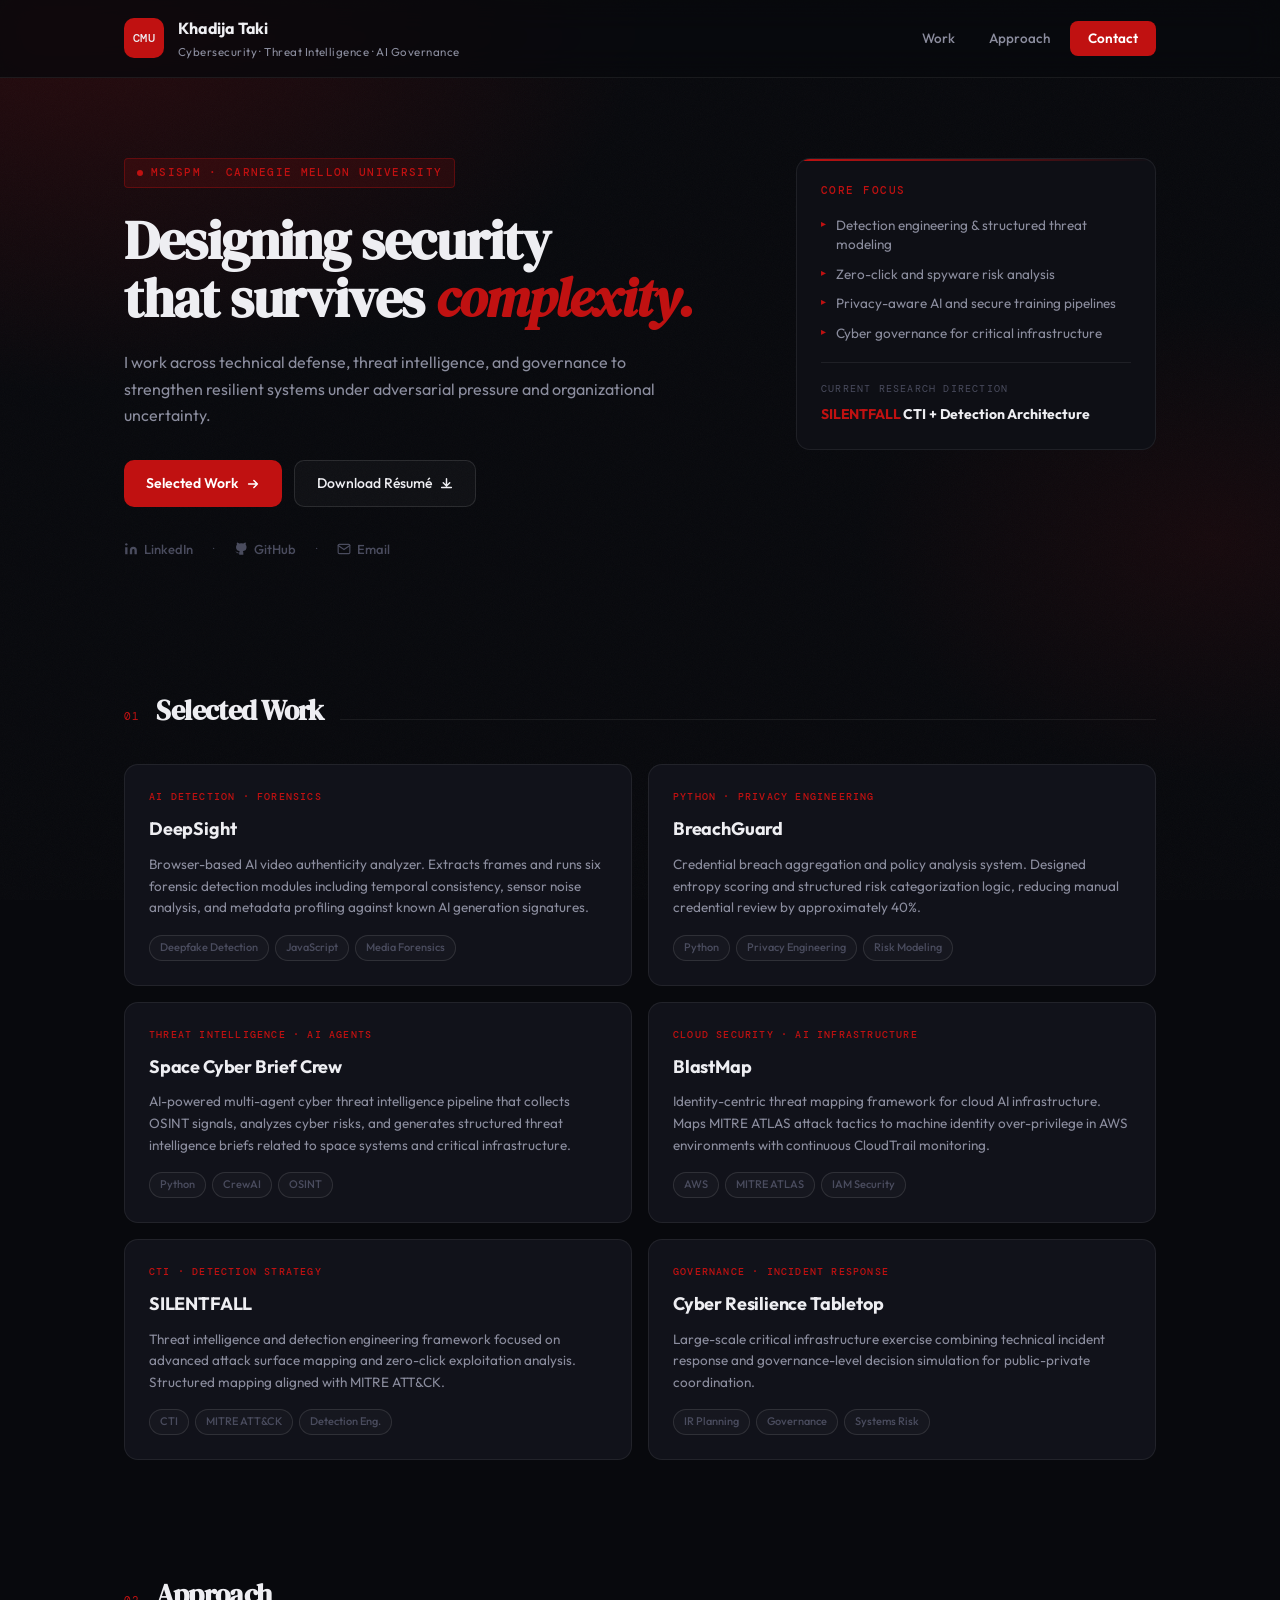
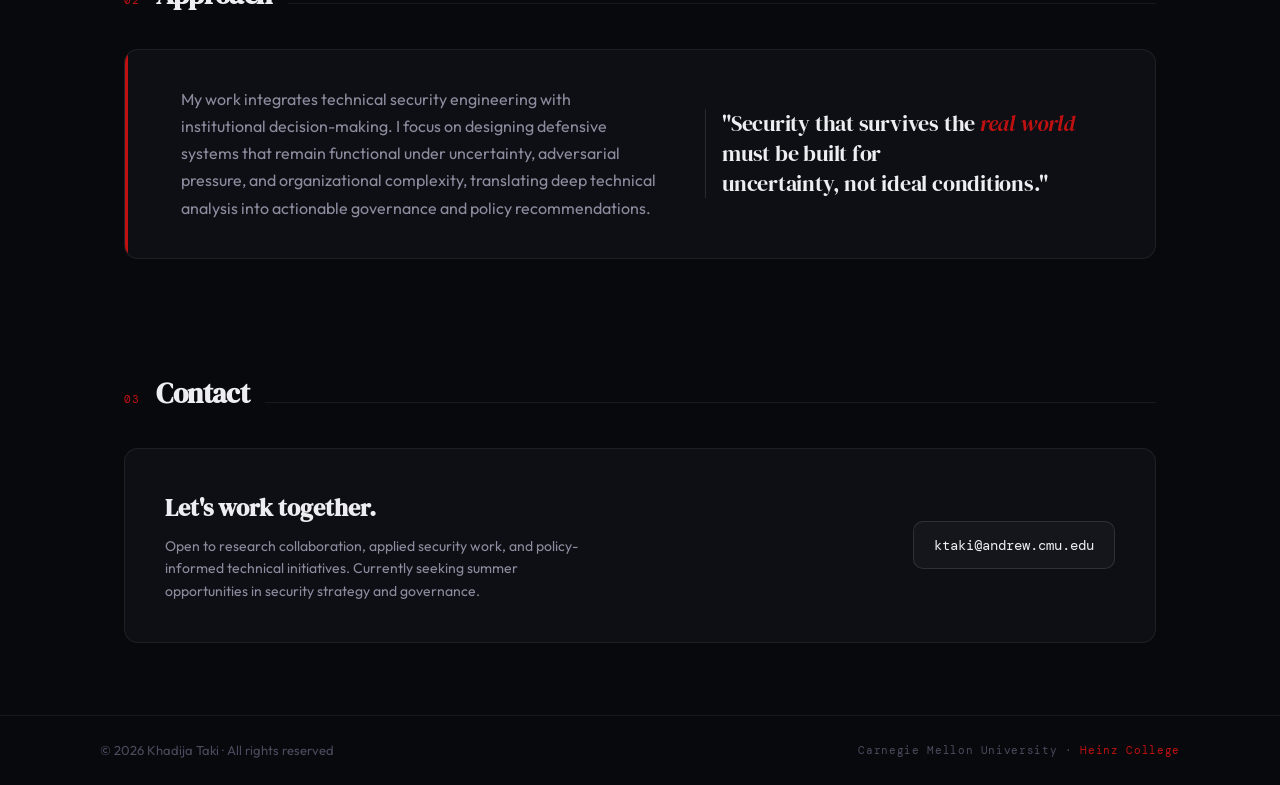
==== index.html @ 77325f5b "Update index.html" ====
<!doctype html>
<html lang="en">
<head>
  <meta charset="utf-8" />
  <meta name="viewport" content="width=device-width, initial-scale=1" />
  <title>Khadija Taki | Cybersecurity & Governance</title>
  <meta name="description" content="Cybersecurity, threat intelligence, AI governance, and resilient systems." />
  <link rel="preconnect" href="https://fonts.googleapis.com">
  <link rel="preconnect" href="https://fonts.gstatic.com" crossorigin>
  <link href="https://fonts.googleapis.com/css2?family=DM+Serif+Display:ital@0;1&family=DM+Mono:wght@400;500&family=Outfit:wght@300;400;500;600;700&display=swap" rel="stylesheet">
  <style>
    /* ─── Design Tokens ─────────────────────────────────────────── */
    :root {
      --bg:       #08090d;
      --surface:  #0e0f15;
      --card:     #11121a;
      --card2:    #13141e;
      --border:   rgba(255,255,255,.07);
      --border2:  rgba(255,255,255,.11);
      --text:     #eeeef2;
      --muted:    #8b8d9e;
      --faint:    #4a4c5e;
      --red:      #c01111;
      --red-dim:  rgba(192,17,17,.14);
      --red-glow: rgba(192,17,17,.28);
      --r:        14px;
    }

    /* ─── Reset ─────────────────────────────────────────────────── */
    *, *::before, *::after { box-sizing: border-box; margin: 0; padding: 0; }
    html { scroll-behavior: smooth; }
    body {
      font-family: 'Outfit', sans-serif;
      font-weight: 400;
      background: var(--bg);
      color: var(--text);
      line-height: 1.6;
      overflow-x: hidden;
    }
    a { color: inherit; text-decoration: none; }
    ul { list-style: none; }

    /* ─── Background Atmosphere ──────────────────────────────────── */
    body::before {
      content: '';
      position: fixed; inset: 0; z-index: -1;
      background:
        radial-gradient(ellipse 900px 600px at 5% 0%,  rgba(192,17,17,.18) 0%, transparent 65%),
        radial-gradient(ellipse 600px 400px at 95% 60%, rgba(192,17,17,.08) 0%, transparent 60%),
        var(--bg);
    }

    /* ─── Noise grain overlay ────────────────────────────────────── */
    body::after {
      content: '';
      position: fixed; inset: 0; z-index: -1; opacity: .03;
      background-image: url("data:image/svg+xml,%3Csvg viewBox='0 0 200 200' xmlns='http://www.w3.org/2000/svg'%3E%3Cfilter id='n'%3E%3CfeTurbulence type='fractalNoise' baseFrequency='.9' numOctaves='4' stitchTiles='stitch'/%3E%3C/filter%3E%3Crect width='100%25' height='100%25' filter='url(%23n)'/%3E%3C/svg%3E");
      background-size: 160px 160px;
      pointer-events: none;
    }

    /* ─── Utility ────────────────────────────────────────────────── */
    .wrap { max-width: 1080px; margin: 0 auto; padding: 0 24px; }
    .mono { font-family: 'DM Mono', monospace; }
    .serif { font-family: 'DM Serif Display', serif; }

    /* ─── Header ─────────────────────────────────────────────────── */
    header {
      position: sticky; top: 0; z-index: 100;
      border-bottom: 1px solid var(--border);
      background: rgba(8,9,13,.82);
      backdrop-filter: blur(16px) saturate(160%);
    }
    .header-inner {
      display: flex; align-items: center; justify-content: space-between;
      padding: 16px 24px; max-width: 1080px; margin: 0 auto;
    }

    /* brand */
    .brand { display: flex; align-items: center; gap: 14px; }
    .mark {
      width: 40px; height: 40px; border-radius: 10px;
      background: var(--red);
      display: grid; place-items: center;
      font-family: 'DM Mono', monospace;
      font-weight: 500; font-size: 12px;
      letter-spacing: .02em;
      flex-shrink: 0;
    }
    .brand-name {
      font-weight: 700; font-size: 16px; letter-spacing: -.01em;
    }
    .brand-tag {
      font-size: 11.5px; color: var(--muted);
      letter-spacing: .04em; margin-top: 1px;
    }

    /* nav */
    nav { display: flex; align-items: center; gap: 6px; }
    nav a {
      font-size: 13.5px; font-weight: 500; color: var(--muted);
      padding: 7px 14px; border-radius: 8px;
      transition: color .18s, background .18s;
    }
    nav a:hover { color: var(--text); background: rgba(255,255,255,.05); }
    nav .nav-cta {
      background: var(--red); color: white;
      padding: 7px 18px; border-radius: 8px;
      font-weight: 600; font-size: 13.5px;
      transition: opacity .18s;
    }
    nav .nav-cta:hover { opacity: .85; background: var(--red); color: white; }

    /* ─── Hero ───────────────────────────────────────────────────── */
    .hero { padding: 80px 0 72px; }
    .hero-grid {
      display: grid;
      grid-template-columns: 1fr 360px;
      gap: 48px;
      align-items: start;
    }

    /* eyebrow */
    .eyebrow {
      display: inline-flex; align-items: center; gap: 8px;
      font-family: 'DM Mono', monospace;
      font-size: 11px; font-weight: 500;
      color: var(--red); letter-spacing: .12em; text-transform: uppercase;
      border: 1px solid rgba(192,17,17,.35);
      background: var(--red-dim);
      padding: 5px 12px; border-radius: 4px;
      margin-bottom: 24px;
    }
    .eyebrow::before {
      content: '';
      width: 6px; height: 6px; border-radius: 50%;
      background: var(--red);
      animation: pulse 2s ease-in-out infinite;
    }
    @keyframes pulse {
      0%,100% { opacity: 1; transform: scale(1); }
      50% { opacity: .4; transform: scale(.75); }
    }

    /* headline */
    .hero h1 {
      font-family: 'DM Serif Display', serif;
      font-size: clamp(36px, 5vw, 54px);
      line-height: 1.07; letter-spacing: -.02em;
      margin-bottom: 22px;
      color: var(--text);
    }
    .hero h1 em {
      font-style: italic; color: var(--red);
    }

    .hero-sub {
      font-size: 16px; color: var(--muted);
      line-height: 1.65; max-width: 52ch;
      margin-bottom: 32px;
    }

    /* CTAs */
    .cta-row { display: flex; gap: 12px; flex-wrap: wrap; margin-bottom: 32px; }
    .btn-solid {
      display: inline-flex; align-items: center; gap: 8px;
      background: var(--red); color: white;
      font-weight: 600; font-size: 14px;
      padding: 11px 22px; border-radius: 10px;
      transition: opacity .18s, transform .18s;
    }
    .btn-solid:hover { opacity: .88; transform: translateY(-1px); }
    .btn-outline {
      display: inline-flex; align-items: center; gap: 8px;
      border: 1px solid var(--border2); color: var(--text);
      font-weight: 500; font-size: 14px;
      padding: 11px 22px; border-radius: 10px;
      background: rgba(255,255,255,.03);
      transition: background .18s, border-color .18s, transform .18s;
    }
    .btn-outline:hover {
      background: rgba(255,255,255,.07);
      border-color: rgba(255,255,255,.18);
      transform: translateY(-1px);
    }

    /* social links */
    .social-links {
      display: flex; align-items: center; gap: 20px;
    }
    .social-links a {
      font-size: 13px; font-weight: 500; color: var(--faint);
      display: flex; align-items: center; gap: 6px;
      transition: color .18s;
    }
    .social-links a:hover { color: var(--text); }
    .social-links .sep { color: var(--faint); font-size: 10px; }

    /* right panel */
    .focus-panel {
      background: var(--surface);
      border: 1px solid var(--border);
      border-radius: var(--r);
      padding: 24px;
      position: relative;
      overflow: hidden;
    }
    .focus-panel::before {
      content: '';
      position: absolute; top: 0; left: 0; right: 0; height: 2px;
      background: linear-gradient(90deg, var(--red), transparent);
    }
    .panel-label {
      font-family: 'DM Mono', monospace;
      font-size: 10.5px; font-weight: 500;
      color: var(--red); letter-spacing: .14em; text-transform: uppercase;
      margin-bottom: 16px;
    }
    .focus-list { display: flex; flex-direction: column; gap: 10px; }
    .focus-item {
      display: flex; align-items: flex-start; gap: 10px;
      font-size: 13.5px; color: var(--muted); line-height: 1.45;
    }
    .focus-item::before {
      content: '▸'; color: var(--red); flex-shrink: 0;
      margin-top: 1px; font-size: 10px;
    }
    .panel-divider { height: 1px; background: var(--border); margin: 18px 0; }
    .research-label {
      font-family: 'DM Mono', monospace;
      font-size: 10px; color: var(--faint);
      text-transform: uppercase; letter-spacing: .12em;
      margin-bottom: 6px;
    }
    .research-title {
      font-weight: 700; font-size: 14px;
      color: var(--text); letter-spacing: -.01em;
    }
    .research-title span { color: var(--red); }

    /* ─── Section heading ────────────────────────────────────────── */
    .sec { padding: 56px 0; }
    .sec-head {
      display: flex; align-items: baseline; gap: 16px;
      margin-bottom: 32px;
    }
    .sec-head h2 {
      font-family: 'DM Serif Display', serif;
      font-size: 28px; letter-spacing: -.02em;
    }
    .sec-num {
      font-family: 'DM Mono', monospace;
      font-size: 11px; color: var(--red);
      letter-spacing: .1em;
    }
    .sec-line {
      flex: 1; height: 1px; background: var(--border);
    }

    /* ─── Project cards ──────────────────────────────────────────── */
    .projects-grid {
      display: grid;
      grid-template-columns: repeat(2, 1fr);
      gap: 16px;
    }
    .project-card {
      background: var(--card);
      border: 1px solid var(--border);
      border-radius: var(--r);
      padding: 24px;
      display: flex; flex-direction: column;
      transition: border-color .22s, transform .22s, box-shadow .22s;
      position: relative; overflow: hidden;
    }
    a.project-card { cursor: pointer; display: flex; }
    .project-card:hover {
      border-color: rgba(192,17,17,.4);
      transform: translateY(-3px);
      box-shadow: 0 12px 40px rgba(0,0,0,.4), 0 0 0 1px rgba(192,17,17,.12);
    }
    .project-card::after {
      content: '';
      position: absolute; bottom: 0; left: 0; right: 0; height: 1px;
      background: linear-gradient(90deg, transparent, var(--red), transparent);
      opacity: 0; transition: opacity .22s;
    }
    .project-card:hover::after { opacity: 1; }

    .card-tag {
      font-family: 'DM Mono', monospace;
      font-size: 10px; font-weight: 500;
      color: var(--red); letter-spacing: .12em; text-transform: uppercase;
      margin-bottom: 10px;
    }
    .project-card h3 {
      font-size: 18px; font-weight: 700;
      letter-spacing: -.01em; margin-bottom: 10px;
    }
    .project-card p {
      font-size: 13.5px; color: var(--muted);
      line-height: 1.6; flex: 1; margin-bottom: 16px;
    }
    .card-chips {
      display: flex; flex-wrap: wrap; gap: 6px;
    }
    .chip {
      font-size: 11px; font-weight: 500;
      padding: 3px 10px; border-radius: 999px;
      border: 1px solid var(--border2);
      color: var(--faint); background: rgba(255,255,255,.025);
    }

    /* ─── Approach ───────────────────────────────────────────────── */
    .approach-card {
      background: var(--surface);
      border: 1px solid var(--border);
      border-radius: var(--r);
      padding: 36px 40px;
      display: grid; grid-template-columns: 1.2fr 1fr;
      gap: 48px; align-items: center;
      position: relative; overflow: hidden;
    }
    .approach-card::before {
      content: '';
      position: absolute; left: 0; top: 0; bottom: 0; width: 3px;
      background: var(--red);
    }
    .approach-card p {
      font-size: 16px; color: var(--muted);
      line-height: 1.7; padding-left: 16px;
    }
    .approach-quote {
      font-family: 'DM Serif Display', serif;
      font-size: 22px; line-height: 1.35;
      color: var(--text); letter-spacing: -.01em;
      padding-left: 16px; border-left: 1px solid var(--border2);
    }
    .approach-quote em { color: var(--red); font-style: italic; }

    /* ─── Contact ────────────────────────────────────────────────── */
    .contact-card {
      background: var(--surface);
      border: 1px solid var(--border);
      border-radius: var(--r);
      padding: 40px;
      display: grid; grid-template-columns: 1fr auto;
      gap: 32px; align-items: center;
    }
    .contact-card h3 {
      font-family: 'DM Serif Display', serif;
      font-size: 24px; margin-bottom: 8px;
    }
    .contact-card p { font-size: 14px; color: var(--muted); max-width: 48ch; }
    .contact-email {
      font-family: 'DM Mono', monospace;
      font-size: 14px; color: var(--text);
      padding: 12px 20px; border-radius: 10px;
      border: 1px solid var(--border2);
      background: rgba(255,255,255,.03);
      white-space: nowrap;
      transition: border-color .18s, background .18s;
    }
    .contact-email:hover {
      border-color: rgba(192,17,17,.4);
      background: var(--red-dim);
    }

    /* ─── Footer ─────────────────────────────────────────────────── */
    footer {
      border-top: 1px solid var(--border);
      padding: 24px;
      margin-top: 16px;
    }
    .foot-inner {
      max-width: 1080px; margin: 0 auto;
      display: flex; justify-content: space-between; align-items: center;
    }
    .foot-left { font-size: 13px; color: var(--faint); }
    .foot-right {
      font-family: 'DM Mono', monospace;
      font-size: 11px; color: var(--faint);
      letter-spacing: .06em;
    }
    .foot-right span { color: var(--red); }

    /* ─── Animations ─────────────────────────────────────────────── */
    .fade-in {
      opacity: 0; transform: translateY(18px);
      animation: fadeUp .6s ease forwards;
    }
    .fade-in:nth-child(1) { animation-delay: .05s; }
    .fade-in:nth-child(2) { animation-delay: .15s; }
    .fade-in:nth-child(3) { animation-delay: .25s; }
    .fade-in:nth-child(4) { animation-delay: .35s; }
    .fade-in:nth-child(5) { animation-delay: .45s; }
    @keyframes fadeUp {
      to { opacity: 1; transform: translateY(0); }
    }
    .hero-left > * {
      opacity: 0; transform: translateY(16px);
      animation: fadeUp .55s ease forwards;
    }
    .hero-left > *:nth-child(1) { animation-delay: .1s; }
    .hero-left > *:nth-child(2) { animation-delay: .2s; }
    .hero-left > *:nth-child(3) { animation-delay: .3s; }
    .hero-left > *:nth-child(4) { animation-delay: .38s; }
    .hero-left > *:nth-child(5) { animation-delay: .46s; }
    .hero-right {
      opacity: 0; transform: translateY(12px);
      animation: fadeUp .6s ease .3s forwards;
    }

    /* ─── Responsive ─────────────────────────────────────────────── */
    @media (max-width: 860px) {
      .hero-grid { grid-template-columns: 1fr; }
      .hero-right { order: -1; }
      .projects-grid { grid-template-columns: 1fr; }
      .approach-card { grid-template-columns: 1fr; gap: 24px; }
      .contact-card { grid-template-columns: 1fr; }
      nav .nav-label { display: none; }
    }
  </style>
</head>

<body>

<!-- ── Header ──────────────────────────────────────────────────── -->
<header>
  <div class="header-inner">
    <div class="brand">
      <div class="mark">CMU</div>
      <div>
        <div class="brand-name">Khadija Taki</div>
        <div class="brand-tag">Cybersecurity · Threat Intelligence · AI Governance</div>
      </div>
    </div>
    <nav>
      <a href="#projects" class="nav-label">Work</a>
      <a href="#about" class="nav-label">Approach</a>
      <a href="#contact" class="nav-cta">Contact</a>
    </nav>
  </div>
</header>

<!-- ── Hero ────────────────────────────────────────────────────── -->
<section class="hero">
  <div class="wrap">
    <div class="hero-grid">

      <div class="hero-left">
        <div class="eyebrow">MSISPM · Carnegie Mellon University</div>

        <h1>Designing security<br>that survives <em>complexity.</em></h1>

        <p class="hero-sub">
          I work across technical defense, threat intelligence, and governance
          to strengthen resilient systems under adversarial pressure and
          organizational uncertainty.
        </p>

        <div class="cta-row">
          <a class="btn-solid" href="#projects">
            Selected Work
            <svg width="14" height="14" viewBox="0 0 16 16" fill="none"><path d="M3 8h10M9 4l4 4-4 4" stroke="currentColor" stroke-width="1.8" stroke-linecap="round" stroke-linejoin="round"/></svg>
          </a>
          <a class="btn-outline" href="resume.pdf" target="_blank">
            Download Résumé
            <svg width="13" height="13" viewBox="0 0 16 16" fill="none"><path d="M8 2v8M4 7l4 4 4-4M2 13h12" stroke="currentColor" stroke-width="1.8" stroke-linecap="round" stroke-linejoin="round"/></svg>
          </a>
        </div>

        <div class="social-links">
          <a href="https://www.linkedin.com/in/khadijatakicyber" target="_blank">
            <svg width="14" height="14" viewBox="0 0 24 24" fill="currentColor"><path d="M16 8a6 6 0 0 1 6 6v7h-4v-7a2 2 0 0 0-2-2 2 2 0 0 0-2 2v7h-4v-7a6 6 0 0 1 6-6zM2 9h4v12H2z"/><circle cx="4" cy="4" r="2"/></svg>
            LinkedIn
          </a>
          <span class="sep">·</span>
          <a href="https://github.com/ktaki8" target="_blank">
            <svg width="14" height="14" viewBox="0 0 24 24" fill="currentColor"><path d="M9 19c-5 1.5-5-2.5-7-3m14 6v-3.87a3.37 3.37 0 0 0-.94-2.61c3.14-.35 6.44-1.54 6.44-7A5.44 5.44 0 0 0 20 4.77 5.07 5.07 0 0 0 19.91 1S18.73.65 16 2.48a13.38 13.38 0 0 0-7 0C6.27.65 5.09 1 5.09 1A5.07 5.07 0 0 0 5 4.77a5.44 5.44 0 0 0-1.5 3.78c0 5.42 3.3 6.61 6.44 7A3.37 3.37 0 0 0 9 18.13V22"/></svg>
            GitHub
          </a>
          <span class="sep">·</span>
          <a href="mailto:ktaki@andrew.cmu.edu">
            <svg width="14" height="14" viewBox="0 0 24 24" fill="none" stroke="currentColor" stroke-width="2" stroke-linecap="round" stroke-linejoin="round"><path d="M4 4h16c1.1 0 2 .9 2 2v12c0 1.1-.9 2-2 2H4c-1.1 0-2-.9-2-2V6c0-1.1.9-2 2-2z"/><polyline points="22,6 12,13 2,6"/></svg>
            Email
          </a>
        </div>
      </div>

      <!-- right panel -->
      <div class="hero-right">
        <div class="focus-panel">
          <div class="panel-label">Core Focus</div>
          <ul class="focus-list">
            <li class="focus-item">Detection engineering & structured threat modeling</li>
            <li class="focus-item">Zero-click and spyware risk analysis</li>
            <li class="focus-item">Privacy-aware AI and secure training pipelines</li>
            <li class="focus-item">Cyber governance for critical infrastructure</li>
          </ul>
          <div class="panel-divider"></div>
          <div class="research-label">Current Research Direction</div>
          <div class="research-title"><span>SILENTFALL</span>  CTI + Detection Architecture</div>
        </div>
      </div>

    </div>
  </div>
</section>

<!-- ── Selected Work ────────────────────────────────────────────── -->
<section id="projects" class="sec">
  <div class="wrap">
    <div class="sec-head">
      <span class="sec-num">01</span>
      <h2>Selected Work</h2>
      <div class="sec-line"></div>
    </div>

    <div class="projects-grid">

      <a href="deepsight.html" class="project-card fade-in">
        <div class="card-tag">AI Detection · Forensics</div>
        <h3>DeepSight</h3>
        <p>Browser-based AI video authenticity analyzer. Extracts frames and runs six forensic detection modules including temporal consistency, sensor noise analysis, and metadata profiling against known AI generation signatures.</p>
        <div class="card-chips">
          <span class="chip">Deepfake Detection</span>
          <span class="chip">JavaScript</span>
          <span class="chip">Media Forensics</span>
        </div>
      </a>

      <a href="breachguard.html" class="project-card fade-in">
        <div class="card-tag">Python · Privacy Engineering</div>
        <h3>BreachGuard</h3>
        <p>Credential breach aggregation and policy analysis system. Designed entropy scoring and structured risk categorization logic, reducing manual credential review by approximately 40%.</p>
        <div class="card-chips">
          <span class="chip">Python</span>
          <span class="chip">Privacy Engineering</span>
          <span class="chip">Risk Modeling</span>
        </div>
      </a>
      <a href="https://github.com/ktaki8/space-cyber-brief-crew" class="project-card fade-in" target="_blank" rel="noreferrer">
  <div class="card-tag">Threat Intelligence · AI Agents</div>
  <h3>Space Cyber Brief Crew</h3>
  <p>AI-powered multi-agent cyber threat intelligence pipeline that collects OSINT signals, analyzes cyber risks, and generates structured threat intelligence briefs related to space systems and critical infrastructure.</p>
  <div class="card-chips">
    <span class="chip">Python</span>
    <span class="chip">CrewAI</span>
    <span class="chip">OSINT</span>
  </div>
</a>
      <a href="blastmap.html" class="project-card fade-in">
        <div class="card-tag">Cloud Security · AI Infrastructure</div>
        <h3>BlastMap</h3>
        <p>Identity-centric threat mapping framework for cloud AI infrastructure. Maps MITRE ATLAS attack tactics to machine identity over-privilege in AWS environments with continuous CloudTrail monitoring.</p>
        <div class="card-chips">
          <span class="chip">AWS</span>
          <span class="chip">MITRE ATLAS</span>
          <span class="chip">IAM Security</span>
        </div>
      </a>

      <a href="silentfall.html" class="project-card fade-in">
        <div class="card-tag">CTI · Detection Strategy</div>
        <h3>SILENTFALL</h3>
        <p>Threat intelligence and detection engineering framework focused on advanced attack surface mapping and zero-click exploitation analysis. Structured mapping aligned with MITRE ATT&CK.</p>
        <div class="card-chips">
          <span class="chip">CTI</span>
          <span class="chip">MITRE ATT&CK</span>
          <span class="chip">Detection Eng.</span>
        </div>
      </a>

      <a href="tabletop.html" class="project-card fade-in">
        <div class="card-tag">Governance · Incident Response</div>
        <h3>Cyber Resilience Tabletop</h3>
        <p>Large-scale critical infrastructure exercise combining technical incident response and governance-level decision simulation for public-private coordination.</p>
        <div class="card-chips">
          <span class="chip">IR Planning</span>
          <span class="chip">Governance</span>
          <span class="chip">Systems Risk</span>
        </div>
      </a>

    </div>
  </div>
</section>

<!-- ── Approach ─────────────────────────────────────────────────── -->
<section id="about" class="sec">
  <div class="wrap">
    <div class="sec-head">
      <span class="sec-num">02</span>
      <h2>Approach</h2>
      <div class="sec-line"></div>
    </div>

    <div class="approach-card">
      <p>
        My work integrates technical security engineering with institutional
        decision-making. I focus on designing defensive systems that remain
        functional under uncertainty, adversarial pressure, and organizational
        complexity, translating deep technical analysis into actionable
        governance and policy recommendations.
      </p>
      <div class="approach-quote">
        "Security that survives the <em>real world</em> must be built for<br>uncertainty, not ideal conditions."
      </div>
    </div>
  </div>
</section>

<!-- ── Contact ──────────────────────────────────────────────────── -->
<section id="contact" class="sec">
  <div class="wrap">
    <div class="sec-head">
      <span class="sec-num">03</span>
      <h2>Contact</h2>
      <div class="sec-line"></div>
    </div>

    <div class="contact-card">
      <div>
        <h3>Let's work together.</h3>
        <p>Open to research collaboration, applied security work, and policy-informed technical initiatives. Currently seeking summer opportunities in security strategy and governance.</p>
      </div>
      <a class="contact-email" href="mailto:ktaki@andrew.cmu.edu">ktaki@andrew.cmu.edu</a>
    </div>
  </div>
</section>

<!-- ── Footer ───────────────────────────────────────────────────── -->
<footer>
  <div class="foot-inner">
    <div class="foot-left">© 2026 Khadija Taki · All rights reserved</div>
    <div class="foot-right">Carnegie Mellon University · <span>Heinz College</span></div>
  </div>
</footer>

<script src="script.js"></script>
</body>
</html>
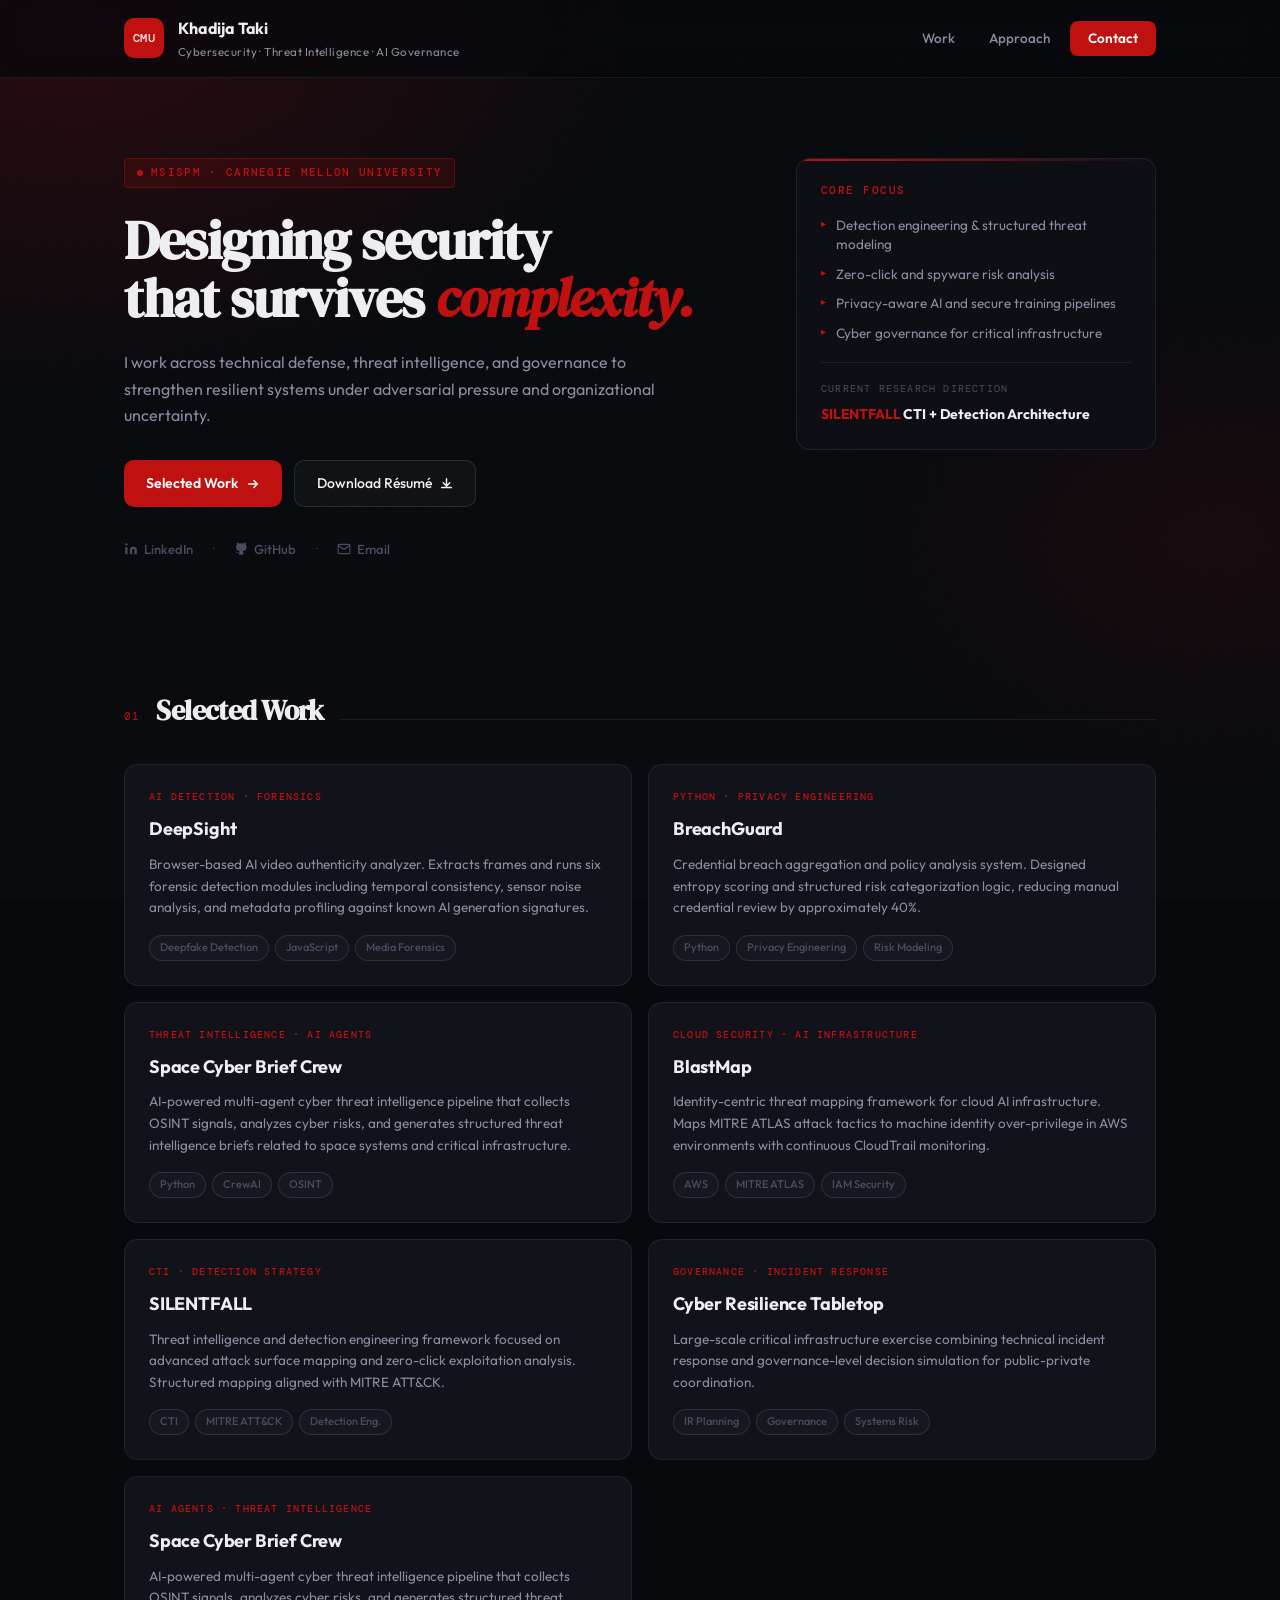
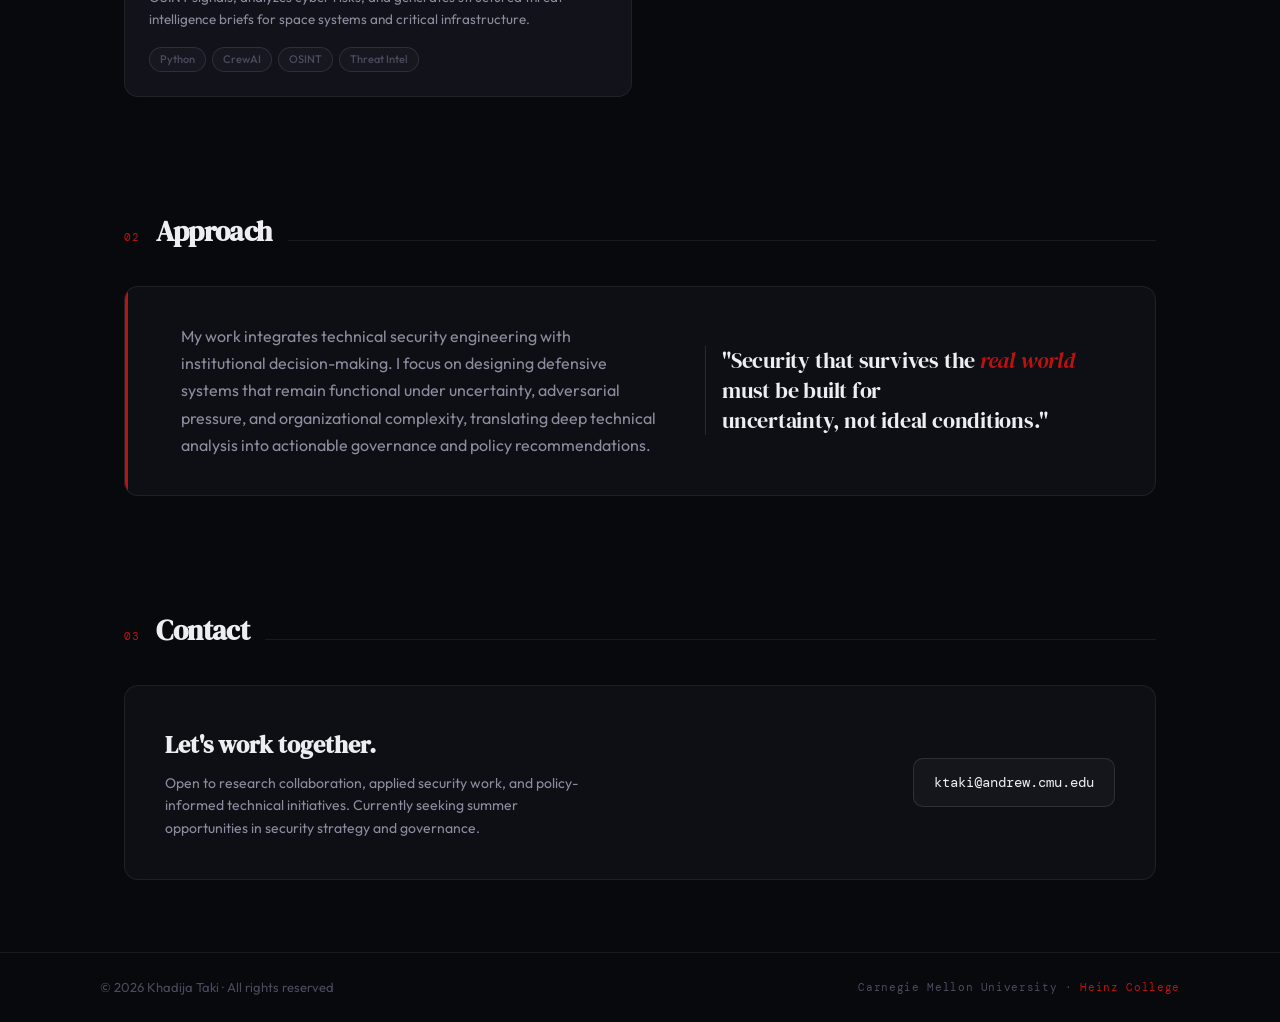
==== commit 3f43cc65: "Update index.html" ====
--- a/index.html
+++ b/index.html
@@ -539,16 +539,18 @@
           <span class="chip">Risk Modeling</span>
         </div>
       </a>
+
       <a href="https://github.com/ktaki8/space-cyber-brief-crew" class="project-card fade-in" target="_blank" rel="noreferrer">
-  <div class="card-tag">Threat Intelligence · AI Agents</div>
-  <h3>Space Cyber Brief Crew</h3>
-  <p>AI-powered multi-agent cyber threat intelligence pipeline that collects OSINT signals, analyzes cyber risks, and generates structured threat intelligence briefs related to space systems and critical infrastructure.</p>
-  <div class="card-chips">
-    <span class="chip">Python</span>
-    <span class="chip">CrewAI</span>
-    <span class="chip">OSINT</span>
-  </div>
-</a>
+        <div class="card-tag">Threat Intelligence · AI Agents</div>
+        <h3>Space Cyber Brief Crew</h3>
+        <p>AI-powered multi-agent cyber threat intelligence pipeline that collects OSINT signals, analyzes cyber risks, and generates structured threat intelligence briefs related to space systems and critical infrastructure.</p>
+        <div class="card-chips">
+            <span class="chip">Python</span>
+            <span class="chip">CrewAI</span>
+            <span class="chip">OSINT</span>
+          </div>
+      </a>
+      
       <a href="blastmap.html" class="project-card fade-in">
         <div class="card-tag">Cloud Security · AI Infrastructure</div>
         <h3>BlastMap</h3>
@@ -581,6 +583,24 @@
           <span class="chip">Systems Risk</span>
         </div>
       </a>
+      <a href="https://github.com/ktaki8/space-cyber-brief-crew" class="project-card fade-in" target="_blank" rel="noreferrer">
+  <div class="card-tag">AI Agents · Threat Intelligence</div>
+
+  <h3>Space Cyber Brief Crew</h3>
+
+  <p>
+  AI-powered multi-agent cyber threat intelligence pipeline that collects OSINT signals,
+  analyzes cyber risks, and generates structured threat intelligence briefs for space systems
+  and critical infrastructure.
+  </p>
+
+  <div class="card-chips">
+    <span class="chip">Python</span>
+    <span class="chip">CrewAI</span>
+    <span class="chip">OSINT</span>
+    <span class="chip">Threat Intel</span>
+  </div>
+</a>
 
     </div>
   </div>
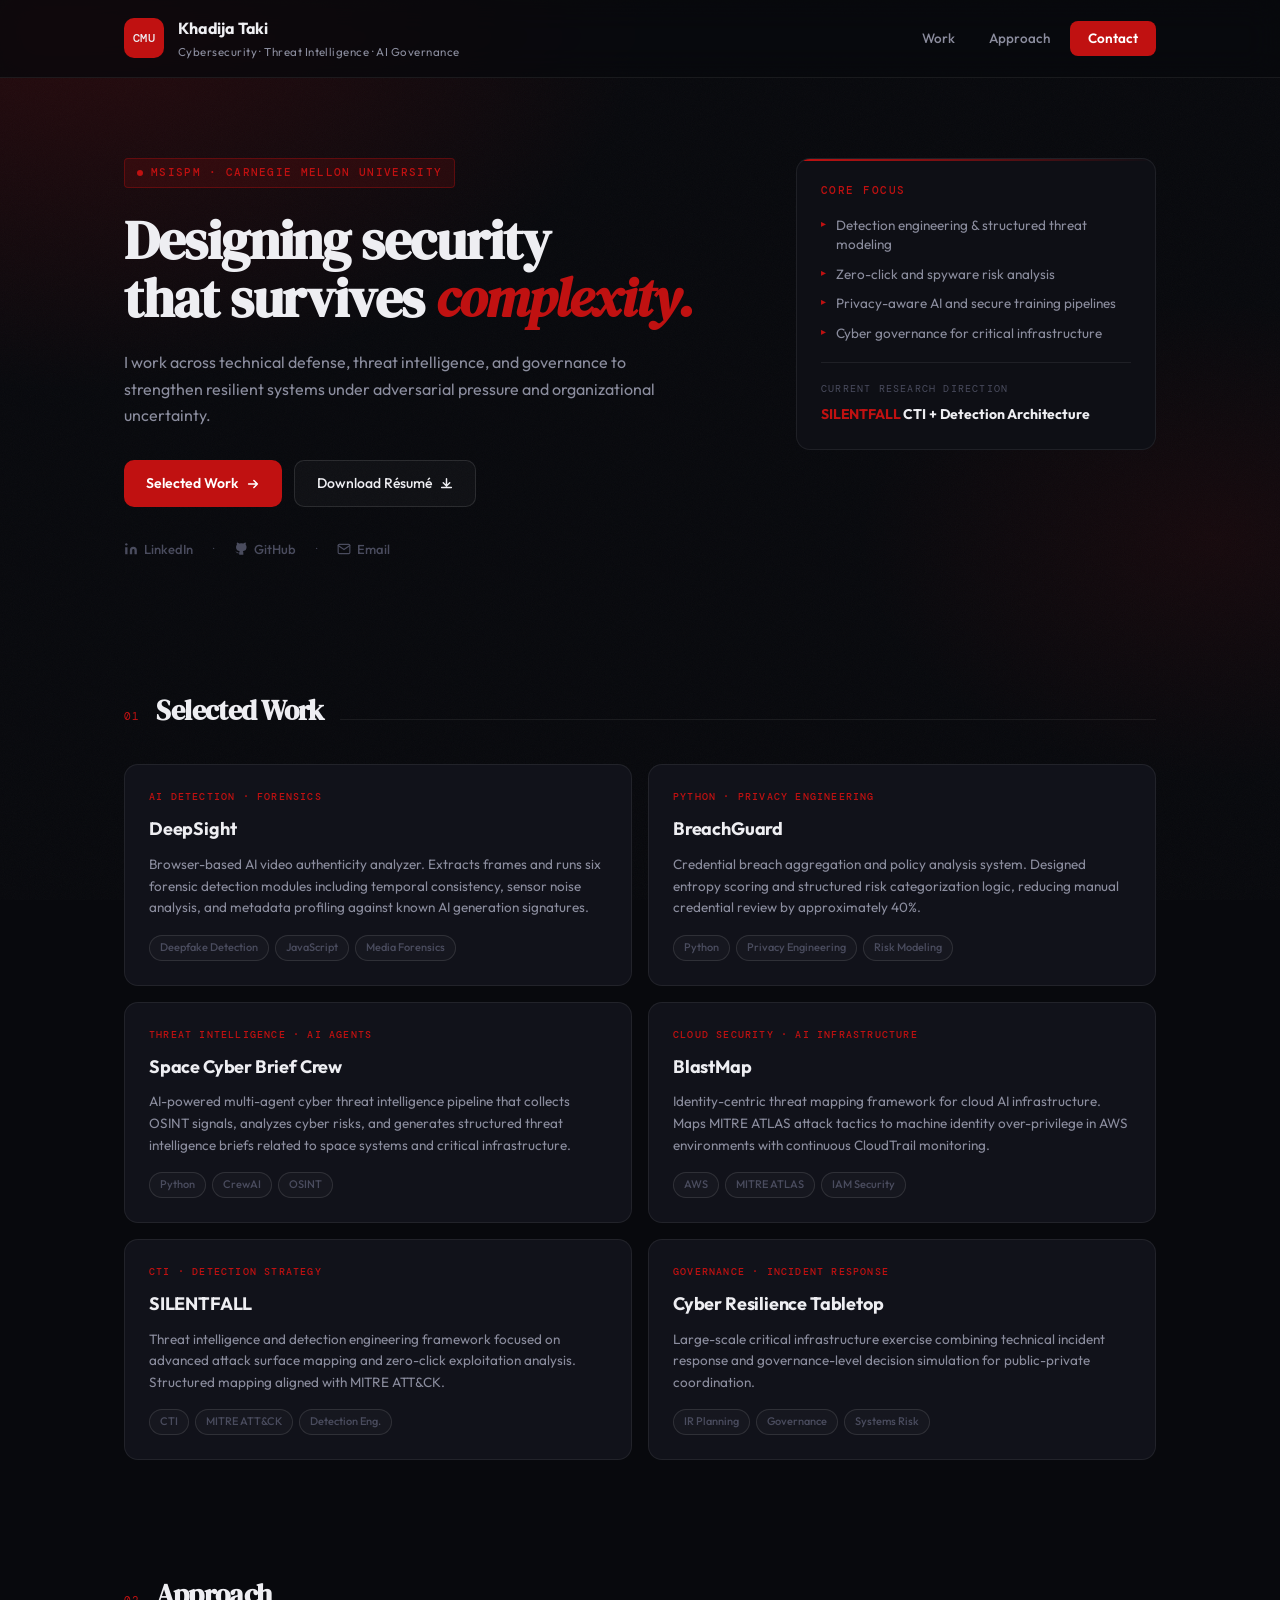
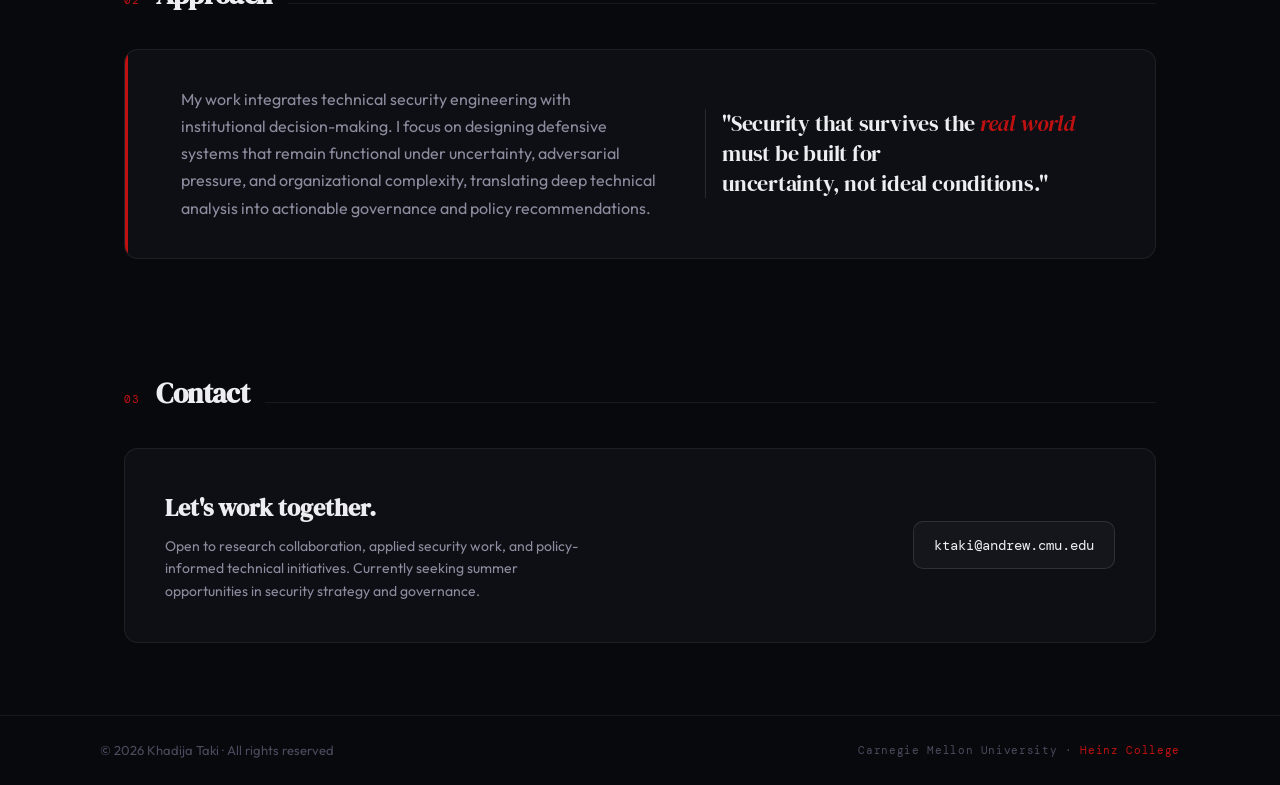
==== commit 03958f3b: "Update index.html" ====
--- a/index.html
+++ b/index.html
@@ -583,25 +583,7 @@
           <span class="chip">Systems Risk</span>
         </div>
       </a>
-      <a href="https://github.com/ktaki8/space-cyber-brief-crew" class="project-card fade-in" target="_blank" rel="noreferrer">
-  <div class="card-tag">AI Agents · Threat Intelligence</div>
-
-  <h3>Space Cyber Brief Crew</h3>
-
-  <p>
-  AI-powered multi-agent cyber threat intelligence pipeline that collects OSINT signals,
-  analyzes cyber risks, and generates structured threat intelligence briefs for space systems
-  and critical infrastructure.
-  </p>
-
-  <div class="card-chips">
-    <span class="chip">Python</span>
-    <span class="chip">CrewAI</span>
-    <span class="chip">OSINT</span>
-    <span class="chip">Threat Intel</span>
-  </div>
-</a>
-
+    
     </div>
   </div>
 </section>
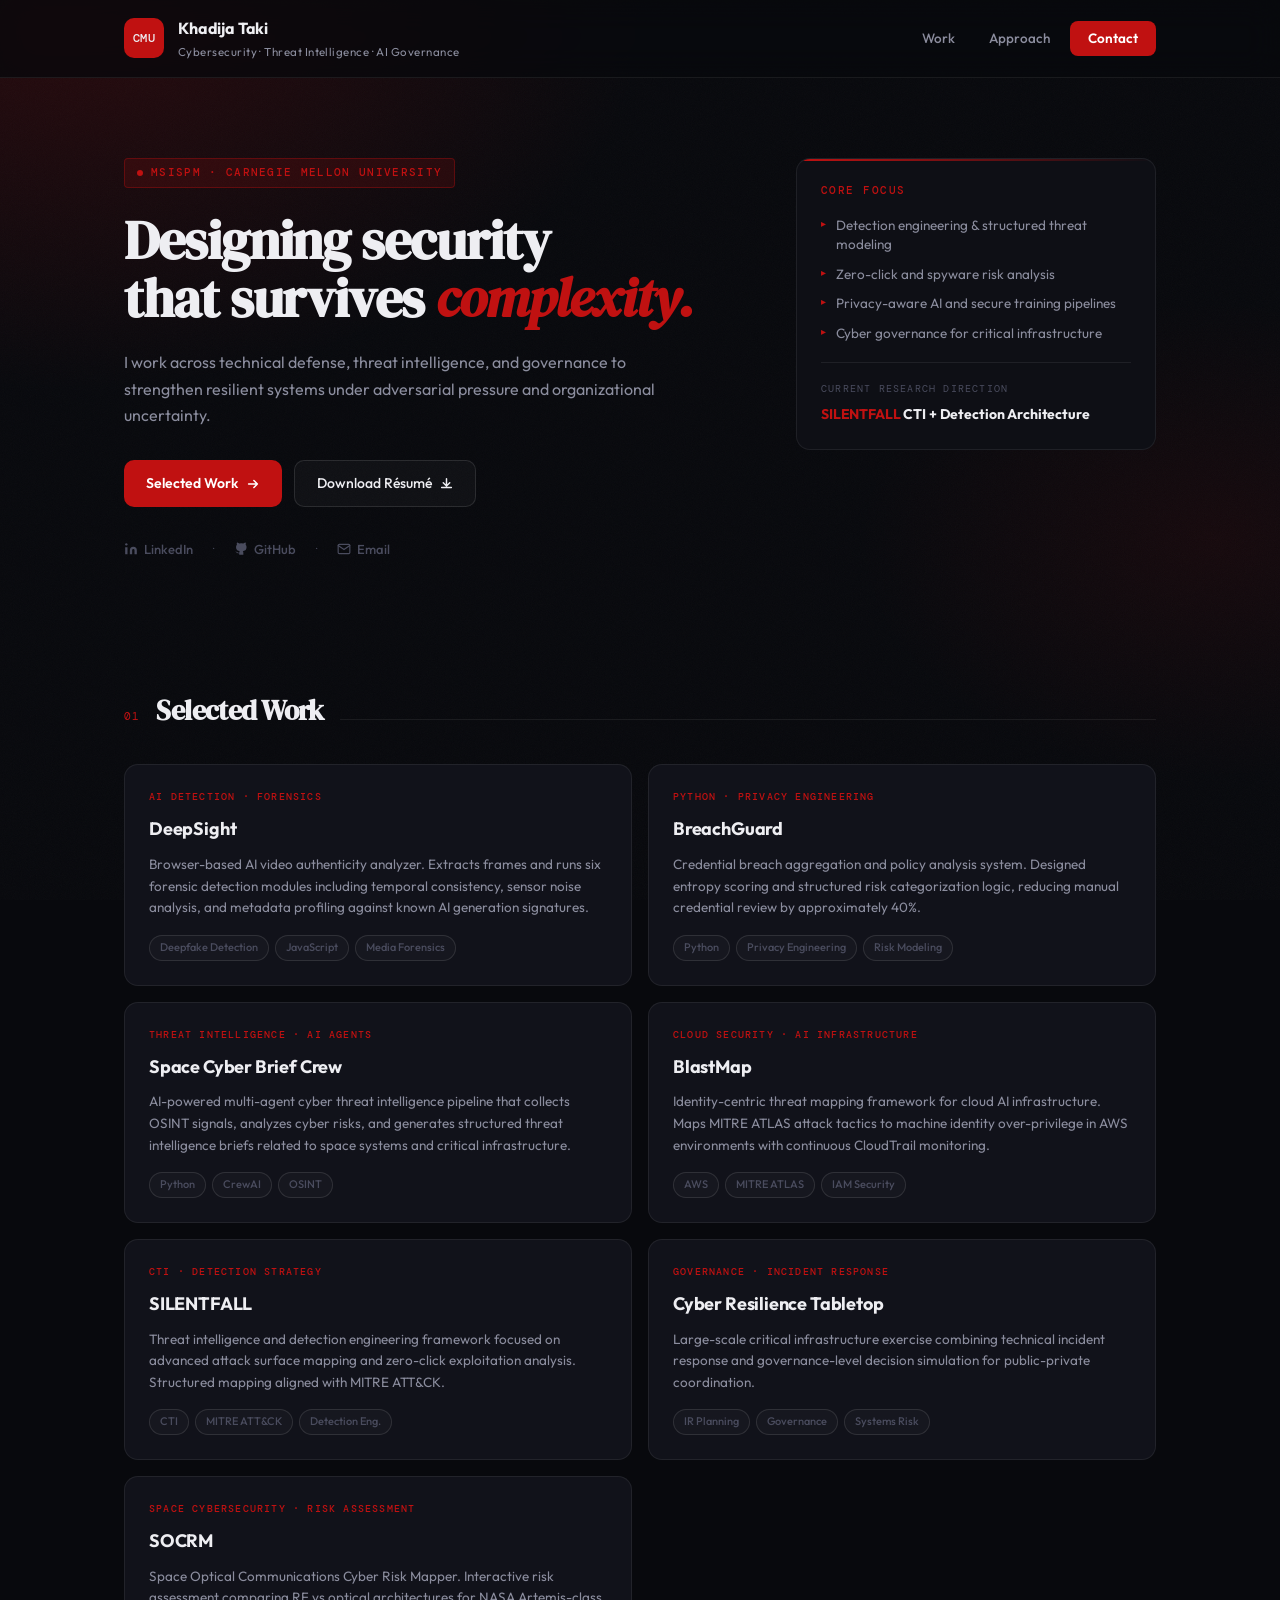
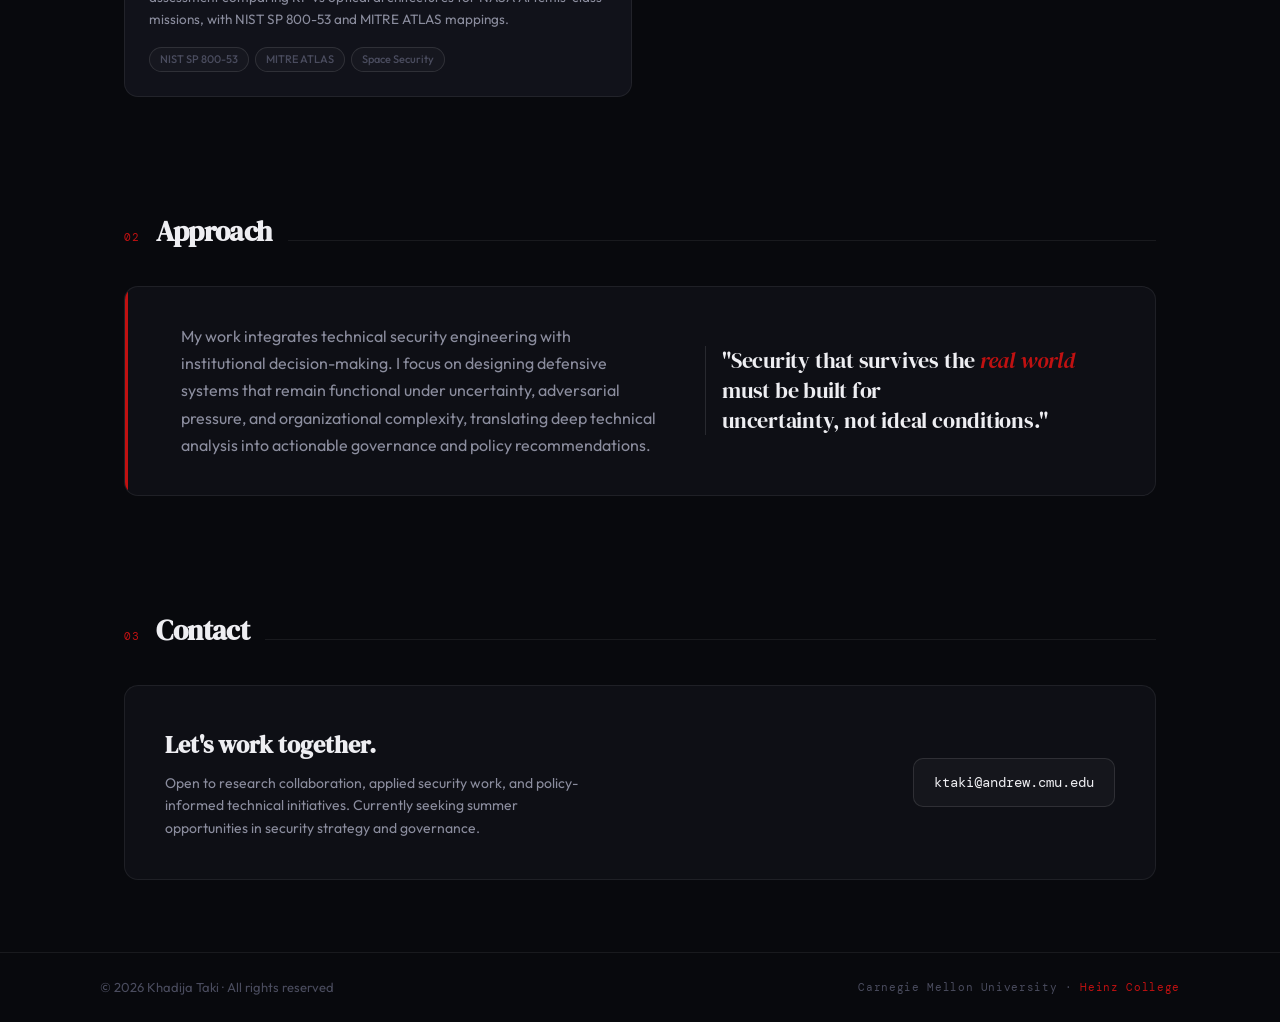
==== commit 07a669ab: "Update index.html" ====
--- a/index.html
+++ b/index.html
@@ -463,7 +463,7 @@
             Selected Work
             <svg width="14" height="14" viewBox="0 0 16 16" fill="none"><path d="M3 8h10M9 4l4 4-4 4" stroke="currentColor" stroke-width="1.8" stroke-linecap="round" stroke-linejoin="round"/></svg>
           </a>
-          <a class="btn-outline" href="resume.pdf" target="_blank">
+          <a class="btn-outline" href="KT_resume.pdf" target="_blank">
             Download Résumé
             <svg width="13" height="13" viewBox="0 0 16 16" fill="none"><path d="M8 2v8M4 7l4 4 4-4M2 13h12" stroke="currentColor" stroke-width="1.8" stroke-linecap="round" stroke-linejoin="round"/></svg>
           </a>
@@ -540,7 +540,7 @@
         </div>
       </a>
 
-      <a href="https://github.com/ktaki8/space-cyber-brief-crew" class="project-card fade-in" target="_blank" rel="noreferrer">
+      <a href="space-cyber.html" class="project-card fade-in" target="_blank" rel="noreferrer">
         <div class="card-tag">Threat Intelligence · AI Agents</div>
         <h3>Space Cyber Brief Crew</h3>
         <p>AI-powered multi-agent cyber threat intelligence pipeline that collects OSINT signals, analyzes cyber risks, and generates structured threat intelligence briefs related to space systems and critical infrastructure.</p>
@@ -583,7 +583,17 @@
           <span class="chip">Systems Risk</span>
         </div>
       </a>
-    
+      <a href="socrm.html" class="project-card fade-in">
+        <div class="card-tag">Space Cybersecurity · Risk Assessment</div>
+        <h3>SOCRM</h3>
+        <p>Space Optical Communications Cyber Risk Mapper. Interactive risk assessment comparing RF vs optical architectures for NASA Artemis-class missions, with NIST SP 800-53 and MITRE ATLAS mappings.</p>
+        <div class="card-chips">
+          <span class="chip">NIST SP 800-53</span>
+          <span class="chip">MITRE ATLAS</span>
+          <span class="chip">Space Security</span>
+        </div>
+      </a>
+      
     </div>
   </div>
 </section>
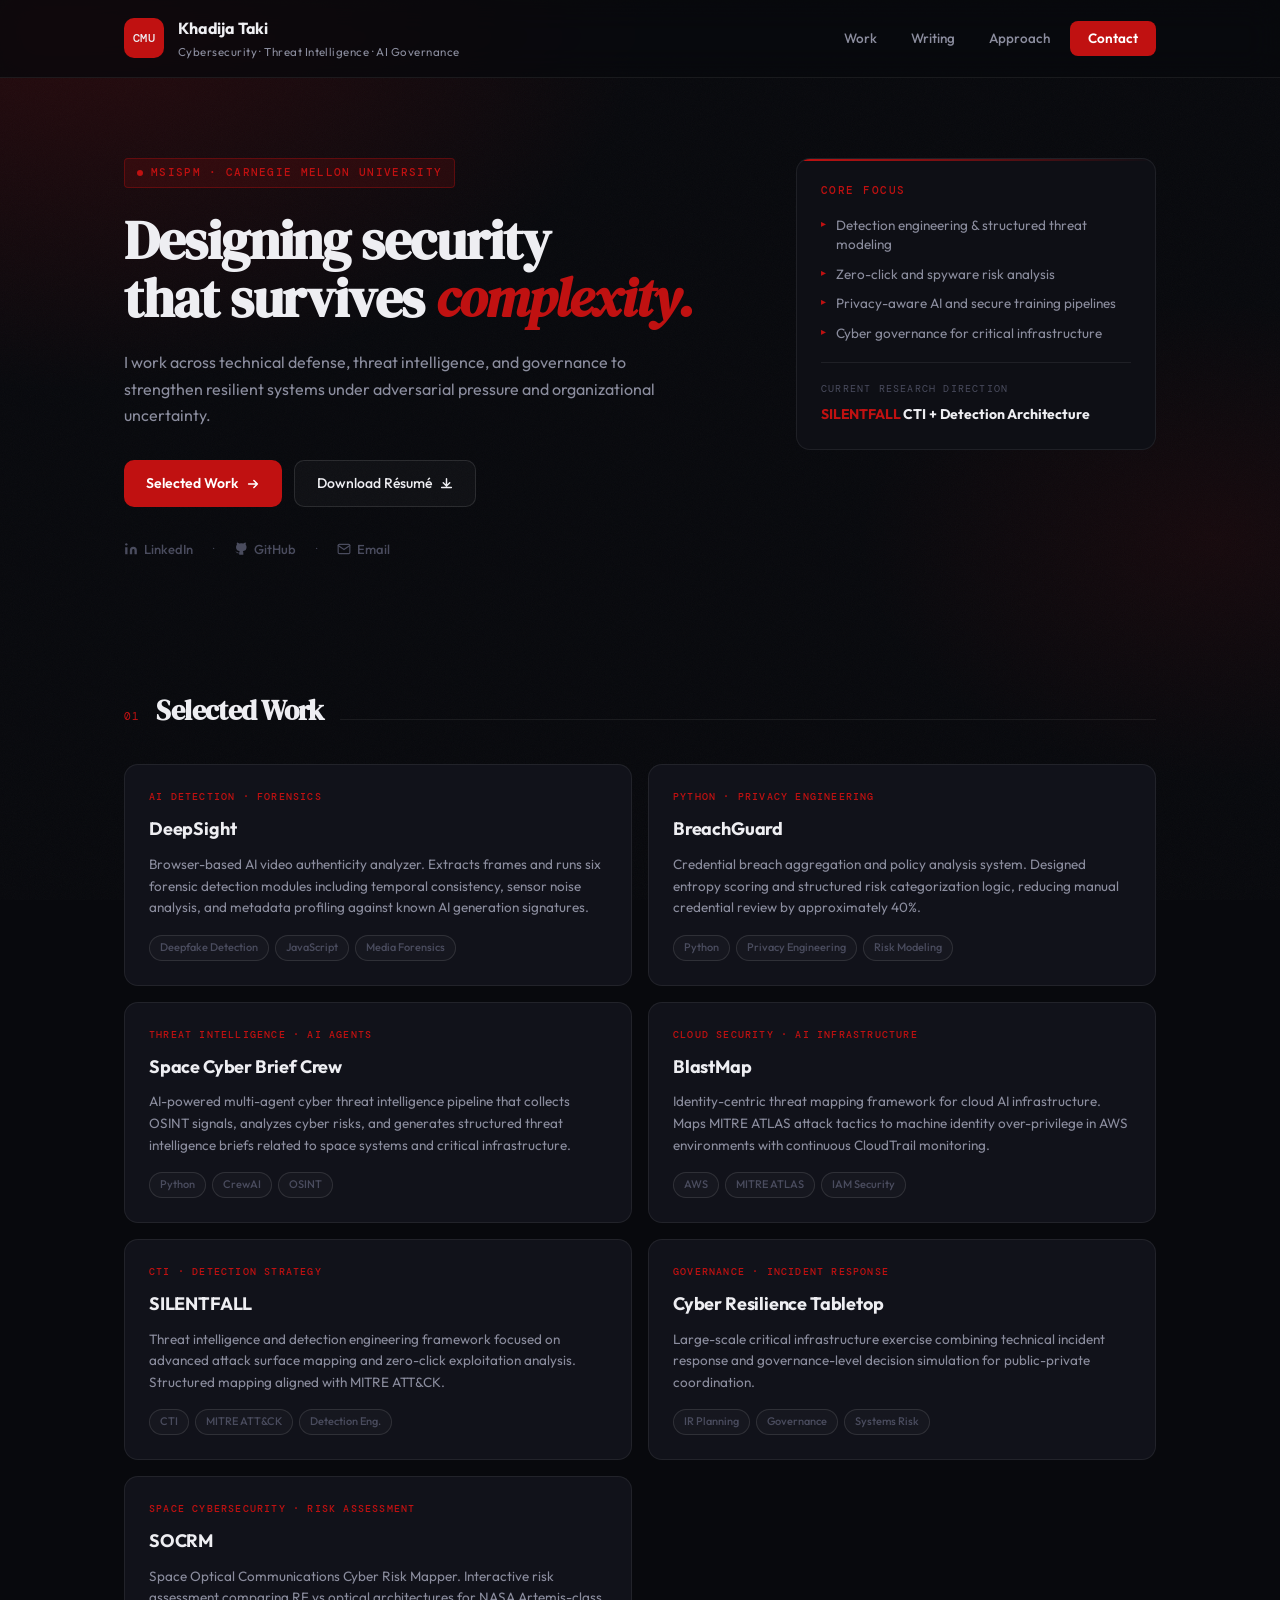
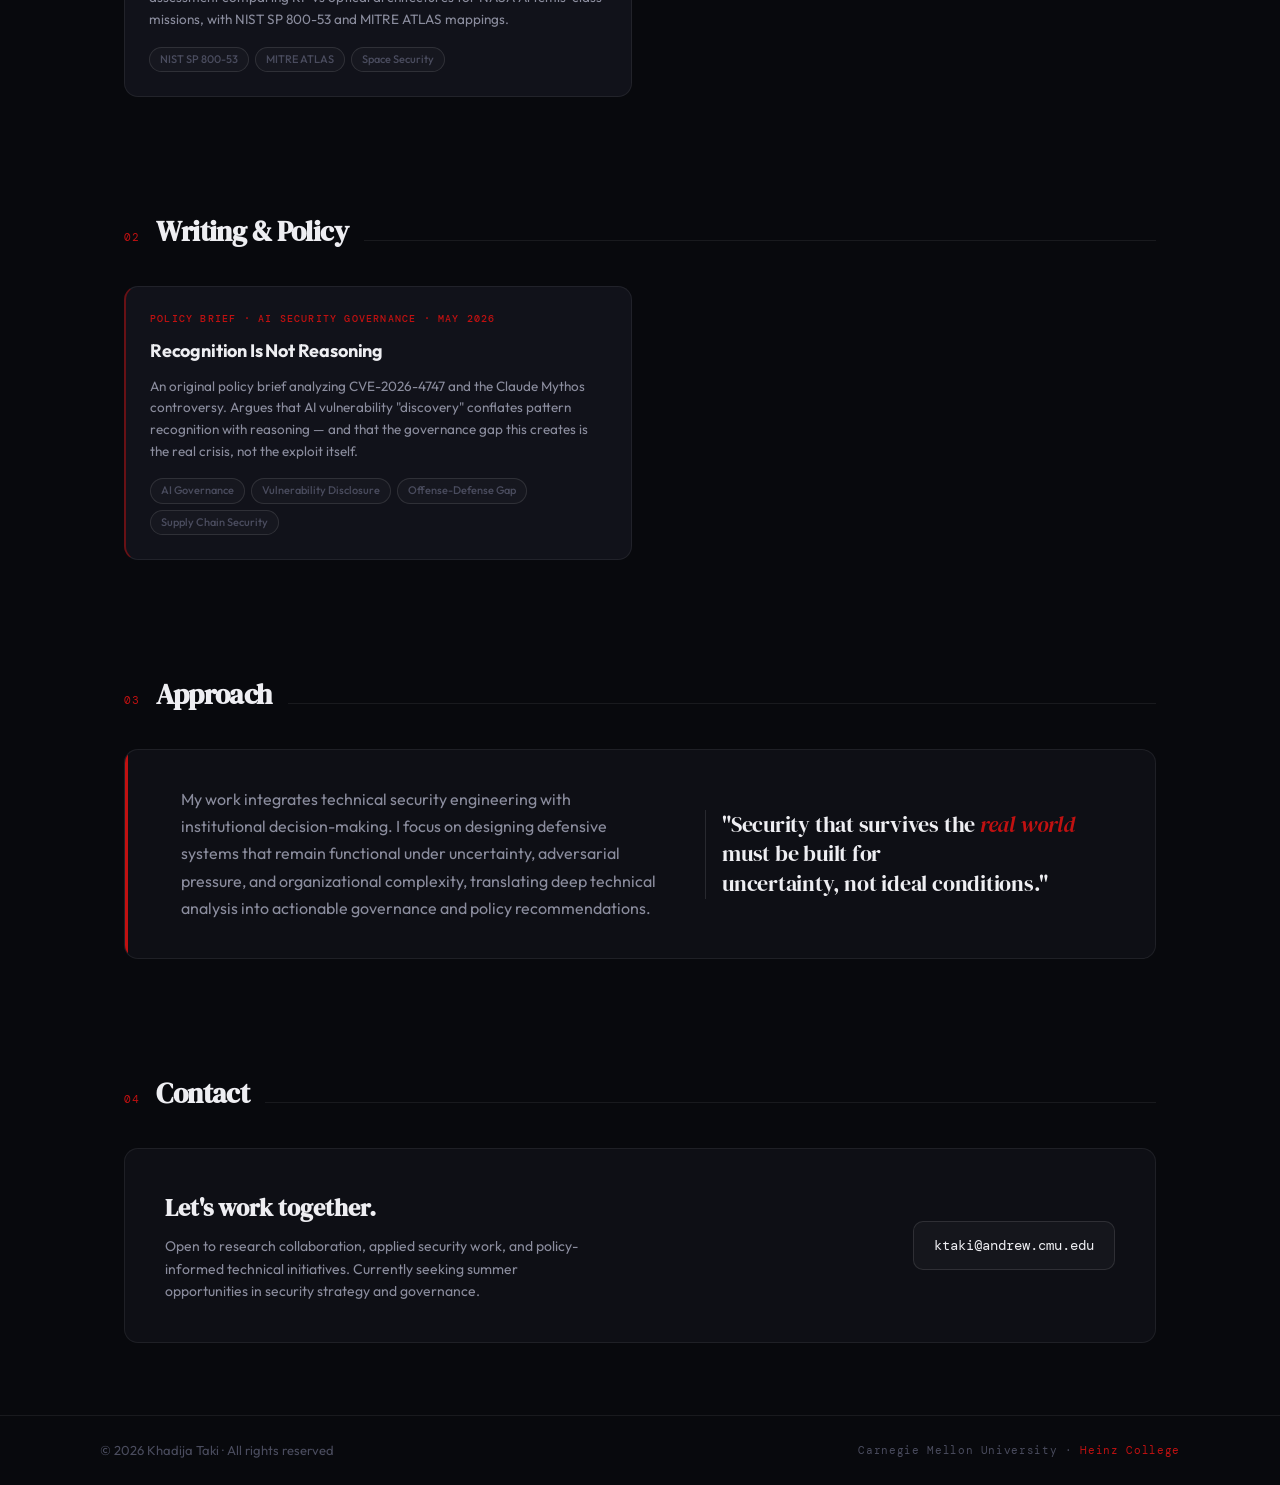
==== commit 983f13f8: "Update index.html" ====
--- a/index.html
+++ b/index.html
@@ -9,7 +9,6 @@
   <link rel="preconnect" href="https://fonts.gstatic.com" crossorigin>
   <link href="https://fonts.googleapis.com/css2?family=DM+Serif+Display:ital@0;1&family=DM+Mono:wght@400;500&family=Outfit:wght@300;400;500;600;700&display=swap" rel="stylesheet">
   <style>
-    /* ─── Design Tokens ─────────────────────────────────────────── */
     :root {
       --bg:       #08090d;
       --surface:  #0e0f15;
@@ -25,8 +24,6 @@
       --red-glow: rgba(192,17,17,.28);
       --r:        14px;
     }
-
-    /* ─── Reset ─────────────────────────────────────────────────── */
     *, *::before, *::after { box-sizing: border-box; margin: 0; padding: 0; }
     html { scroll-behavior: smooth; }
     body {
@@ -39,8 +36,6 @@
     }
     a { color: inherit; text-decoration: none; }
     ul { list-style: none; }
-
-    /* ─── Background Atmosphere ──────────────────────────────────── */
     body::before {
       content: '';
       position: fixed; inset: 0; z-index: -1;
@@ -49,8 +44,6 @@
         radial-gradient(ellipse 600px 400px at 95% 60%, rgba(192,17,17,.08) 0%, transparent 60%),
         var(--bg);
     }
-
-    /* ─── Noise grain overlay ────────────────────────────────────── */
     body::after {
       content: '';
       position: fixed; inset: 0; z-index: -1; opacity: .03;
@@ -58,13 +51,9 @@
       background-size: 160px 160px;
       pointer-events: none;
     }
-
-    /* ─── Utility ────────────────────────────────────────────────── */
     .wrap { max-width: 1080px; margin: 0 auto; padding: 0 24px; }
     .mono { font-family: 'DM Mono', monospace; }
     .serif { font-family: 'DM Serif Display', serif; }
-
-    /* ─── Header ─────────────────────────────────────────────────── */
     header {
       position: sticky; top: 0; z-index: 100;
       border-bottom: 1px solid var(--border);
@@ -75,8 +64,6 @@
       display: flex; align-items: center; justify-content: space-between;
       padding: 16px 24px; max-width: 1080px; margin: 0 auto;
     }
-
-    /* brand */
     .brand { display: flex; align-items: center; gap: 14px; }
     .mark {
       width: 40px; height: 40px; border-radius: 10px;
@@ -87,15 +74,8 @@
       letter-spacing: .02em;
       flex-shrink: 0;
     }
-    .brand-name {
-      font-weight: 700; font-size: 16px; letter-spacing: -.01em;
-    }
-    .brand-tag {
-      font-size: 11.5px; color: var(--muted);
-      letter-spacing: .04em; margin-top: 1px;
-    }
-
-    /* nav */
+    .brand-name { font-weight: 700; font-size: 16px; letter-spacing: -.01em; }
+    .brand-tag { font-size: 11.5px; color: var(--muted); letter-spacing: .04em; margin-top: 1px; }
     nav { display: flex; align-items: center; gap: 6px; }
     nav a {
       font-size: 13.5px; font-weight: 500; color: var(--muted);
@@ -110,8 +90,6 @@
       transition: opacity .18s;
     }
     nav .nav-cta:hover { opacity: .85; background: var(--red); color: white; }
-
-    /* ─── Hero ───────────────────────────────────────────────────── */
     .hero { padding: 80px 0 72px; }
     .hero-grid {
       display: grid;
@@ -119,8 +97,6 @@
       gap: 48px;
       align-items: start;
     }
-
-    /* eyebrow */
     .eyebrow {
       display: inline-flex; align-items: center; gap: 8px;
       font-family: 'DM Mono', monospace;
@@ -141,8 +117,6 @@
       0%,100% { opacity: 1; transform: scale(1); }
       50% { opacity: .4; transform: scale(.75); }
     }
-
-    /* headline */
     .hero h1 {
       font-family: 'DM Serif Display', serif;
       font-size: clamp(36px, 5vw, 54px);
@@ -150,17 +124,12 @@
       margin-bottom: 22px;
       color: var(--text);
     }
-    .hero h1 em {
-      font-style: italic; color: var(--red);
-    }
-
+    .hero h1 em { font-style: italic; color: var(--red); }
     .hero-sub {
       font-size: 16px; color: var(--muted);
       line-height: 1.65; max-width: 52ch;
       margin-bottom: 32px;
     }
-
-    /* CTAs */
     .cta-row { display: flex; gap: 12px; flex-wrap: wrap; margin-bottom: 32px; }
     .btn-solid {
       display: inline-flex; align-items: center; gap: 8px;
@@ -183,11 +152,7 @@
       border-color: rgba(255,255,255,.18);
       transform: translateY(-1px);
     }
-
-    /* social links */
-    .social-links {
-      display: flex; align-items: center; gap: 20px;
-    }
+    .social-links { display: flex; align-items: center; gap: 20px; }
     .social-links a {
       font-size: 13px; font-weight: 500; color: var(--faint);
       display: flex; align-items: center; gap: 6px;
@@ -195,8 +160,6 @@
     }
     .social-links a:hover { color: var(--text); }
     .social-links .sep { color: var(--faint); font-size: 10px; }
-
-    /* right panel */
     .focus-panel {
       background: var(--surface);
       border: 1px solid var(--border);
@@ -237,8 +200,6 @@
       color: var(--text); letter-spacing: -.01em;
     }
     .research-title span { color: var(--red); }
-
-    /* ─── Section heading ────────────────────────────────────────── */
     .sec { padding: 56px 0; }
     .sec-head {
       display: flex; align-items: baseline; gap: 16px;
@@ -253,11 +214,7 @@
       font-size: 11px; color: var(--red);
       letter-spacing: .1em;
     }
-    .sec-line {
-      flex: 1; height: 1px; background: var(--border);
-    }
-
-    /* ─── Project cards ──────────────────────────────────────────── */
+    .sec-line { flex: 1; height: 1px; background: var(--border); }
     .projects-grid {
       display: grid;
       grid-template-columns: repeat(2, 1fr);
@@ -285,7 +242,6 @@
       opacity: 0; transition: opacity .22s;
     }
     .project-card:hover::after { opacity: 1; }
-
     .card-tag {
       font-family: 'DM Mono', monospace;
       font-size: 10px; font-weight: 500;
@@ -300,9 +256,7 @@
       font-size: 13.5px; color: var(--muted);
       line-height: 1.6; flex: 1; margin-bottom: 16px;
     }
-    .card-chips {
-      display: flex; flex-wrap: wrap; gap: 6px;
-    }
+    .card-chips { display: flex; flex-wrap: wrap; gap: 6px; }
     .chip {
       font-size: 11px; font-weight: 500;
       padding: 3px 10px; border-radius: 999px;
@@ -310,7 +264,11 @@
       color: var(--faint); background: rgba(255,255,255,.025);
     }
 
-    /* ─── Approach ───────────────────────────────────────────────── */
+    /* writing card accent — slightly different left border color */
+    .writing-card {
+      border-left: 2px solid rgba(192,17,17,.5);
+    }
+
     .approach-card {
       background: var(--surface);
       border: 1px solid var(--border);
@@ -336,8 +294,6 @@
       padding-left: 16px; border-left: 1px solid var(--border2);
     }
     .approach-quote em { color: var(--red); font-style: italic; }
-
-    /* ─── Contact ────────────────────────────────────────────────── */
     .contact-card {
       background: var(--surface);
       border: 1px solid var(--border);
@@ -364,8 +320,6 @@
       border-color: rgba(192,17,17,.4);
       background: var(--red-dim);
     }
-
-    /* ─── Footer ─────────────────────────────────────────────────── */
     footer {
       border-top: 1px solid var(--border);
       padding: 24px;
@@ -382,8 +336,6 @@
       letter-spacing: .06em;
     }
     .foot-right span { color: var(--red); }
-
-    /* ─── Animations ─────────────────────────────────────────────── */
     .fade-in {
       opacity: 0; transform: translateY(18px);
       animation: fadeUp .6s ease forwards;
@@ -409,8 +361,6 @@
       opacity: 0; transform: translateY(12px);
       animation: fadeUp .6s ease .3s forwards;
     }
-
-    /* ─── Responsive ─────────────────────────────────────────────── */
     @media (max-width: 860px) {
       .hero-grid { grid-template-columns: 1fr; }
       .hero-right { order: -1; }
@@ -424,7 +374,6 @@
 
 <body>
 
-<!-- ── Header ──────────────────────────────────────────────────── -->
 <header>
   <div class="header-inner">
     <div class="brand">
@@ -436,28 +385,24 @@
     </div>
     <nav>
       <a href="#projects" class="nav-label">Work</a>
+      <a href="#writing" class="nav-label">Writing</a>
       <a href="#about" class="nav-label">Approach</a>
       <a href="#contact" class="nav-cta">Contact</a>
     </nav>
   </div>
 </header>
 
-<!-- ── Hero ────────────────────────────────────────────────────── -->
 <section class="hero">
   <div class="wrap">
     <div class="hero-grid">
-
       <div class="hero-left">
         <div class="eyebrow">MSISPM · Carnegie Mellon University</div>
-
         <h1>Designing security<br>that survives <em>complexity.</em></h1>
-
         <p class="hero-sub">
           I work across technical defense, threat intelligence, and governance
           to strengthen resilient systems under adversarial pressure and
           organizational uncertainty.
         </p>
-
         <div class="cta-row">
           <a class="btn-solid" href="#projects">
             Selected Work
@@ -468,7 +413,6 @@
             <svg width="13" height="13" viewBox="0 0 16 16" fill="none"><path d="M8 2v8M4 7l4 4 4-4M2 13h12" stroke="currentColor" stroke-width="1.8" stroke-linecap="round" stroke-linejoin="round"/></svg>
           </a>
         </div>
-
         <div class="social-links">
           <a href="https://www.linkedin.com/in/khadijatakicyber" target="_blank">
             <svg width="14" height="14" viewBox="0 0 24 24" fill="currentColor"><path d="M16 8a6 6 0 0 1 6 6v7h-4v-7a2 2 0 0 0-2-2 2 2 0 0 0-2 2v7h-4v-7a6 6 0 0 1 6-6zM2 9h4v12H2z"/><circle cx="4" cy="4" r="2"/></svg>
@@ -486,8 +430,6 @@
           </a>
         </div>
       </div>
-
-      <!-- right panel -->
       <div class="hero-right">
         <div class="focus-panel">
           <div class="panel-label">Core Focus</div>
@@ -502,7 +444,6 @@
           <div class="research-title"><span>SILENTFALL</span>  CTI + Detection Architecture</div>
         </div>
       </div>
-
     </div>
   </div>
 </section>
@@ -515,9 +456,7 @@
       <h2>Selected Work</h2>
       <div class="sec-line"></div>
     </div>
-
     <div class="projects-grid">
-
       <a href="deepsight.html" class="project-card fade-in">
         <div class="card-tag">AI Detection · Forensics</div>
         <h3>DeepSight</h3>
@@ -528,7 +467,6 @@
           <span class="chip">Media Forensics</span>
         </div>
       </a>
-
       <a href="breachguard.html" class="project-card fade-in">
         <div class="card-tag">Python · Privacy Engineering</div>
         <h3>BreachGuard</h3>
@@ -539,18 +477,16 @@
           <span class="chip">Risk Modeling</span>
         </div>
       </a>
-
       <a href="space-cyber.html" class="project-card fade-in" target="_blank" rel="noreferrer">
         <div class="card-tag">Threat Intelligence · AI Agents</div>
         <h3>Space Cyber Brief Crew</h3>
         <p>AI-powered multi-agent cyber threat intelligence pipeline that collects OSINT signals, analyzes cyber risks, and generates structured threat intelligence briefs related to space systems and critical infrastructure.</p>
         <div class="card-chips">
-            <span class="chip">Python</span>
-            <span class="chip">CrewAI</span>
-            <span class="chip">OSINT</span>
-          </div>
-      </a>
-      
+          <span class="chip">Python</span>
+          <span class="chip">CrewAI</span>
+          <span class="chip">OSINT</span>
+        </div>
+      </a>
       <a href="blastmap.html" class="project-card fade-in">
         <div class="card-tag">Cloud Security · AI Infrastructure</div>
         <h3>BlastMap</h3>
@@ -561,7 +497,6 @@
           <span class="chip">IAM Security</span>
         </div>
       </a>
-
       <a href="silentfall.html" class="project-card fade-in">
         <div class="card-tag">CTI · Detection Strategy</div>
         <h3>SILENTFALL</h3>
@@ -572,7 +507,6 @@
           <span class="chip">Detection Eng.</span>
         </div>
       </a>
-
       <a href="tabletop.html" class="project-card fade-in">
         <div class="card-tag">Governance · Incident Response</div>
         <h3>Cyber Resilience Tabletop</h3>
@@ -593,7 +527,30 @@
           <span class="chip">Space Security</span>
         </div>
       </a>
-      
+    </div>
+  </div>
+</section>
+
+<!-- ── Writing & Policy ─────────────────────────────────────────── -->
+<section id="writing" class="sec">
+  <div class="wrap">
+    <div class="sec-head">
+      <span class="sec-num">02</span>
+      <h2>Writing &amp; Policy</h2>
+      <div class="sec-line"></div>
+    </div>
+    <div class="projects-grid">
+      <a href="mythos-brief.html" class="project-card writing-card fade-in">
+        <div class="card-tag">Policy Brief · AI Security Governance · May 2026</div>
+        <h3>Recognition Is Not Reasoning</h3>
+        <p>An original policy brief analyzing CVE-2026-4747 and the Claude Mythos controversy. Argues that AI vulnerability "discovery" conflates pattern recognition with reasoning — and that the governance gap this creates is the real crisis, not the exploit itself.</p>
+        <div class="card-chips">
+          <span class="chip">AI Governance</span>
+          <span class="chip">Vulnerability Disclosure</span>
+          <span class="chip">Offense-Defense Gap</span>
+          <span class="chip">Supply Chain Security</span>
+        </div>
+      </a>
     </div>
   </div>
 </section>
@@ -602,11 +559,10 @@
 <section id="about" class="sec">
   <div class="wrap">
     <div class="sec-head">
-      <span class="sec-num">02</span>
+      <span class="sec-num">03</span>
       <h2>Approach</h2>
       <div class="sec-line"></div>
     </div>
-
     <div class="approach-card">
       <p>
         My work integrates technical security engineering with institutional
@@ -626,11 +582,10 @@
 <section id="contact" class="sec">
   <div class="wrap">
     <div class="sec-head">
-      <span class="sec-num">03</span>
+      <span class="sec-num">04</span>
       <h2>Contact</h2>
       <div class="sec-line"></div>
     </div>
-
     <div class="contact-card">
       <div>
         <h3>Let's work together.</h3>
@@ -641,7 +596,6 @@
   </div>
 </section>
 
-<!-- ── Footer ───────────────────────────────────────────────────── -->
 <footer>
   <div class="foot-inner">
     <div class="foot-left">© 2026 Khadija Taki · All rights reserved</div>
